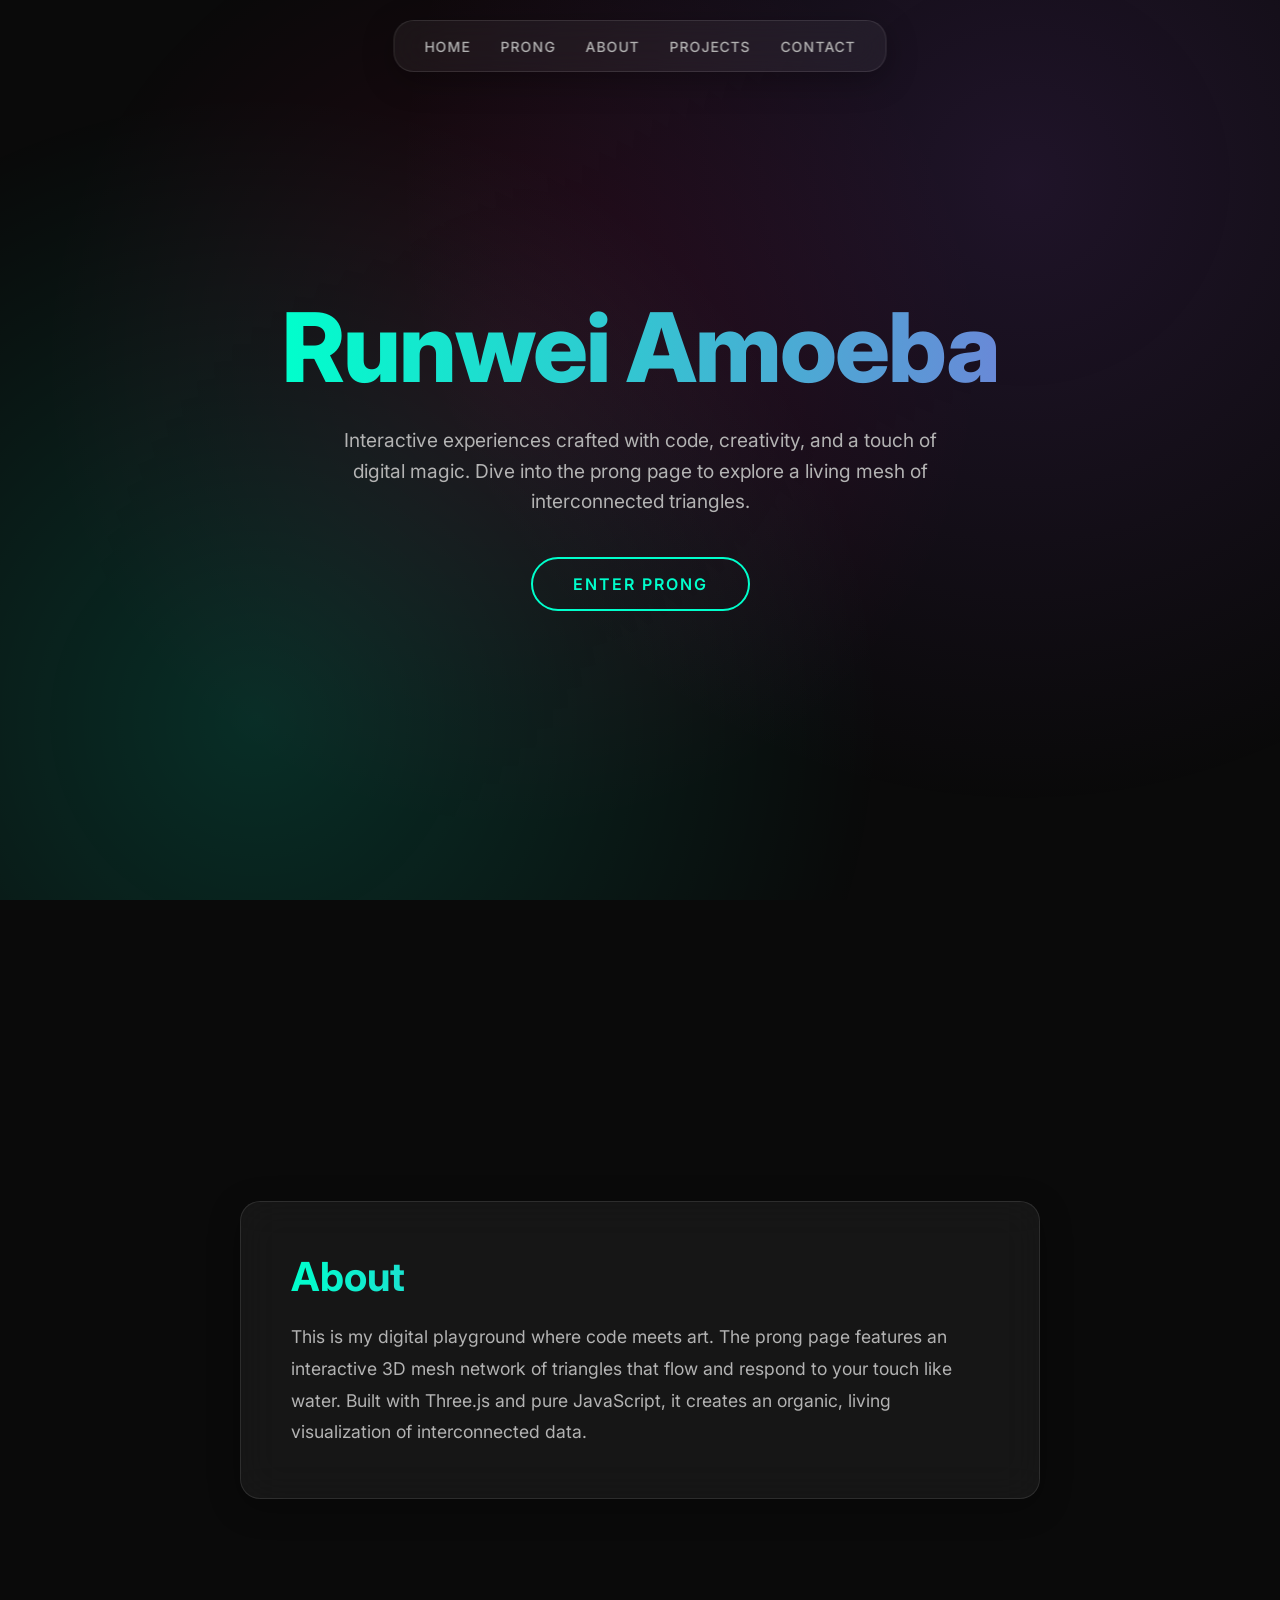
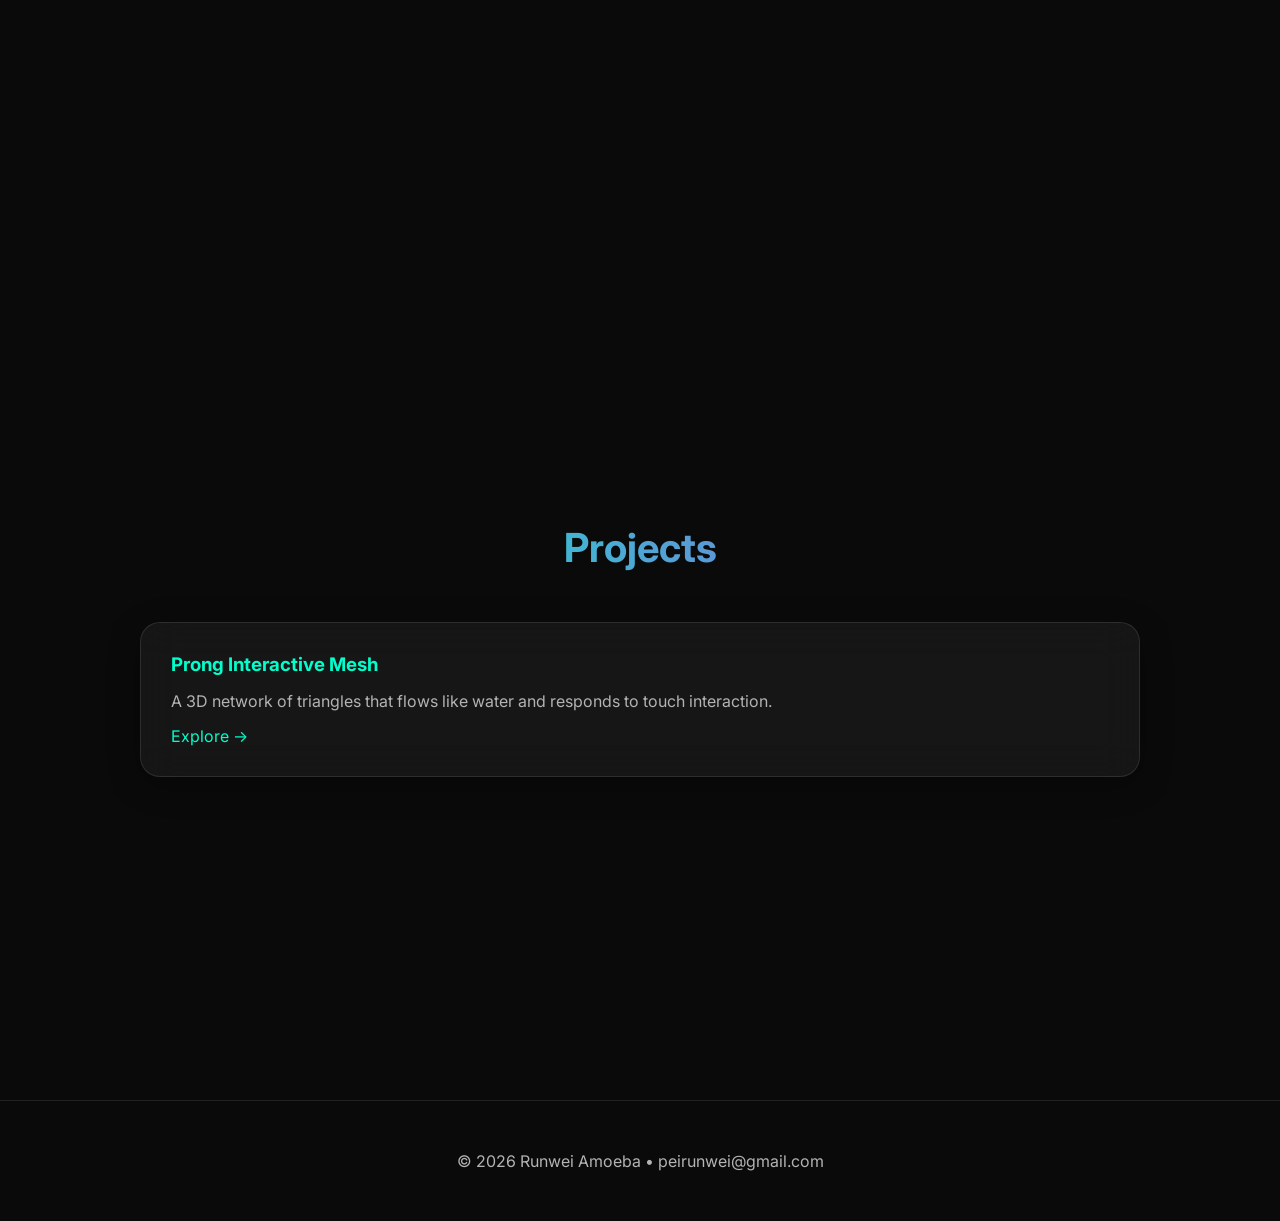
==== index.html @ 5c756801 "Add interactive 3D mesh prong page with water-like physics - Create index.html with stylish landing " ====
<!DOCTYPE html>
<html lang="en">
<head>
    <meta charset="UTF-8">
    <meta name="viewport" content="width=device-width, initial-scale=1.0">
    <title>Runwei Amoeba | Interactive Portfolio</title>
    <link rel="stylesheet" href="css/styles.css">
    <link href="https://fonts.googleapis.com/css2?family=Inter:wght@300;400;500;600;700;800&display=swap" rel="stylesheet">
</head>
<body>
    <nav class="navbar glass-card">
        <ul class="nav-links">
            <li><a href="#home">Home</a></li>
            <li><a href="prong.html">Prong</a></li>
            <li><a href="#about">About</a></li>
            <li><a href="#projects">Projects</a></li>
            <li><a href="#contact">Contact</a></li>
        </ul>
    </nav>

    <section class="hero" id="home">
        <h1>Runwei Amoeba</h1>
        <p>Interactive experiences crafted with code, creativity, and a touch of digital magic. Dive into the prong page to explore a living mesh of interconnected triangles.</p>
        <a href="prong.html" class="cta-button">Enter Prong</a>
    </section>

    <section id="about" style="min-height: 100vh; display: flex; align-items: center; justify-content: center; padding: 100px 20px;">
        <div class="glass-card" style="max-width: 800px; padding: 50px;">
            <h2 style="font-size: 2.5rem; margin-bottom: 20px; background: linear-gradient(90deg, var(--accent-neon), var(--accent-purple)); -webkit-background-clip: text; -webkit-text-fill-color: transparent;">About</h2>
            <p style="color: var(--text-secondary); line-height: 1.8; font-size: 1.1rem;">
                This is my digital playground where code meets art. The prong page features an interactive 3D mesh network of triangles that flow and respond to your touch like water. Built with Three.js and pure JavaScript, it creates an organic, living visualization of interconnected data.
            </p>
        </div>
    </section>

    <section id="projects" style="min-height: 100vh; display: flex; align-items: center; justify-content: center; padding: 100px 20px;">
        <div style="max-width: 1000px; width: 100%;">
            <h2 style="font-size: 2.5rem; text-align: center; margin-bottom: 50px; background: linear-gradient(90deg, var(--accent-neon), var(--accent-purple)); -webkit-background-clip: text; -webkit-text-fill-color: transparent;">Projects</h2>
            <div style="display: grid; grid-template-columns: repeat(auto-fit, minmax(300px, 1fr)); gap: 30px;">
                <div class="glass-card" style="padding: 30px;">
                    <h3 style="color: var(--accent-neon); margin-bottom: 15px;">Prong Interactive Mesh</h3>
                    <p style="color: var(--text-secondary);">A 3D network of triangles that flows like water and responds to touch interaction.</p>
                    <a href="prong.html" style="color: var(--accent-neon); text-decoration: none; margin-top: 15px; display: inline-block;">Explore →</a>
                </div>
            </div>
        </div>
    </section>

    <footer id="contact" style="padding: 50px 20px; text-align: center; border-top: 1px solid var(--glass-border);">
        <p style="color: var(--text-secondary);">© 2026 Runwei Amoeba • peirunwei@gmail.com</p>
    </footer>
</body>
</html>
---- css/styles.css ----
/* Stylish Dark Theme with Neon Accents */
:root {
  --bg-primary: #0a0a0a;
  --bg-secondary: #121212;
  --accent-neon: #00ffcc;
  --accent-purple: #9d4edd;
  --accent-pink: #ff006e;
  --text-primary: #ffffff;
  --text-secondary: #b3b3b3;
  --glass-bg: rgba(255, 255, 255, 0.05);
  --glass-border: rgba(255, 255, 255, 0.1);
}

* {
  margin: 0;
  padding: 0;
  box-sizing: border-box;
}

body {
  font-family: 'Inter', -apple-system, BlinkMacSystemFont, 'Segoe UI', Roboto, sans-serif;
  background: var(--bg-primary);
  color: var(--text-primary);
  min-height: 100vh;
  overflow-x: hidden;
  position: relative;
}

/* Animated background gradient */
body::before {
  content: '';
  position: fixed;
  top: 0;
  left: 0;
  width: 100%;
  height: 100%;
  background: radial-gradient(circle at 20% 80%, rgba(0, 255, 204, 0.15) 0%, transparent 50%),
              radial-gradient(circle at 80% 20%, rgba(157, 78, 221, 0.15) 0%, transparent 50%),
              radial-gradient(circle at 40% 40%, rgba(255, 0, 110, 0.1) 0%, transparent 50%);
  z-index: -1;
  animation: gradientShift 20s ease infinite;
}

@keyframes gradientShift {
  0%, 100% { transform: scale(1) rotate(0deg); }
  25% { transform: scale(1.1) rotate(1deg); }
  50% { transform: scale(1) rotate(0deg); }
  75% { transform: scale(1.05) rotate(-1deg); }
}

/* Glassmorphism card */
.glass-card {
  background: var(--glass-bg);
  backdrop-filter: blur(20px);
  border: 1px solid var(--glass-border);
  border-radius: 20px;
  box-shadow: 0 8px 32px rgba(0, 0, 0, 0.3);
}

/* Navigation */
.navbar {
  position: fixed;
  top: 20px;
  left: 50%;
  transform: translateX(-50%);
  padding: 15px 30px;
  z-index: 1000;
  width: auto;
}

.nav-links {
  display: flex;
  gap: 30px;
  list-style: none;
}

.nav-links a {
  color: var(--text-secondary);
  text-decoration: none;
  font-weight: 500;
  font-size: 14px;
  letter-spacing: 1px;
  text-transform: uppercase;
  transition: all 0.3s ease;
  position: relative;
  padding: 5px 0;
}

.nav-links a:hover {
  color: var(--accent-neon);
}

.nav-links a::after {
  content: '';
  position: absolute;
  bottom: 0;
  left: 0;
  width: 0;
  height: 2px;
  background: linear-gradient(90deg, var(--accent-neon), var(--accent-purple));
  transition: width 0.3s ease;
}

.nav-links a:hover::after {
  width: 100%;
}

/* Hero Section */
.hero {
  min-height: 100vh;
  display: flex;
  flex-direction: column;
  justify-content: center;
  align-items: center;
  text-align: center;
  padding: 0 20px;
  position: relative;
}

.hero h1 {
  font-size: clamp(3rem, 8vw, 6rem);
  font-weight: 800;
  letter-spacing: -2px;
  margin-bottom: 20px;
  background: linear-gradient(90deg, var(--accent-neon), var(--accent-purple), var(--accent-pink));
  background-size: 300% 300%;
  -webkit-background-clip: text;
  -webkit-text-fill-color: transparent;
  background-clip: text;
  animation: gradientFlow 5s ease infinite;
}

@keyframes gradientFlow {
  0% { background-position: 0% 50%; }
  50% { background-position: 100% 50%; }
  100% { background-position: 0% 50%; }
}

.hero p {
  font-size: 1.2rem;
  color: var(--text-secondary);
  max-width: 600px;
  margin-bottom: 40px;
  line-height: 1.6;
}

.cta-button {
  display: inline-block;
  padding: 15px 40px;
  border: 2px solid var(--accent-neon);
  color: var(--accent-neon);
  text-decoration: none;
  font-weight: 600;
  letter-spacing: 2px;
  text-transform: uppercase;
  border-radius: 50px;
  transition: all 0.3s ease;
  position: relative;
  overflow: hidden;
  z-index: 1;
}

.cta-button::before {
  content: '';
  position: absolute;
  top: 0;
  left: -100%;
  width: 100%;
  height: 100%;
  background: linear-gradient(90deg, transparent, var(--accent-neon), transparent);
  transition: left 0.5s ease;
  z-index: -1;
}

.cta-button:hover {
  color: var(--bg-primary);
  box-shadow: 0 0 30px var(--accent-neon);
}

.cta-button:hover::before {
  left: 100%;
}

/* Prong Page Styles */
.prong-container {
  width: 100vw;
  height: 100vh;
  position: relative;
  overflow: hidden;
  background: radial-gradient(circle at center, #050505 0%, #000000 100%);
}

#canvas-container {
  width: 100%;
  height: 100%;
  position: relative;
}

.prong-ui {
  position: absolute;
  bottom: 30px;
  left: 50%;
  transform: translateX(-50%);
  padding: 15px 30px;
  background: var(--glass-bg);
  backdrop-filter: blur(20px);
  border: 1px solid var(--glass-border);
  border-radius: 50px;
  z-index: 100;
}

.prong-ui p {
  color: var(--text-secondary);
  font-size: 14px;
  text-align: center;
}

.prong-ui .instructions {
  color: var(--accent-neon);
  font-weight: 500;
}

/* Responsive */
@media (max-width: 768px) {
  .navbar {
    padding: 10px 20px;
  }
  
  .nav-links {
    gap: 15px;
  }
  
  .hero h1 {
    font-size: 2.5rem;
  }
  
  .prong-ui {
    padding: 12px 20px;
    bottom: 20px;
  }
}
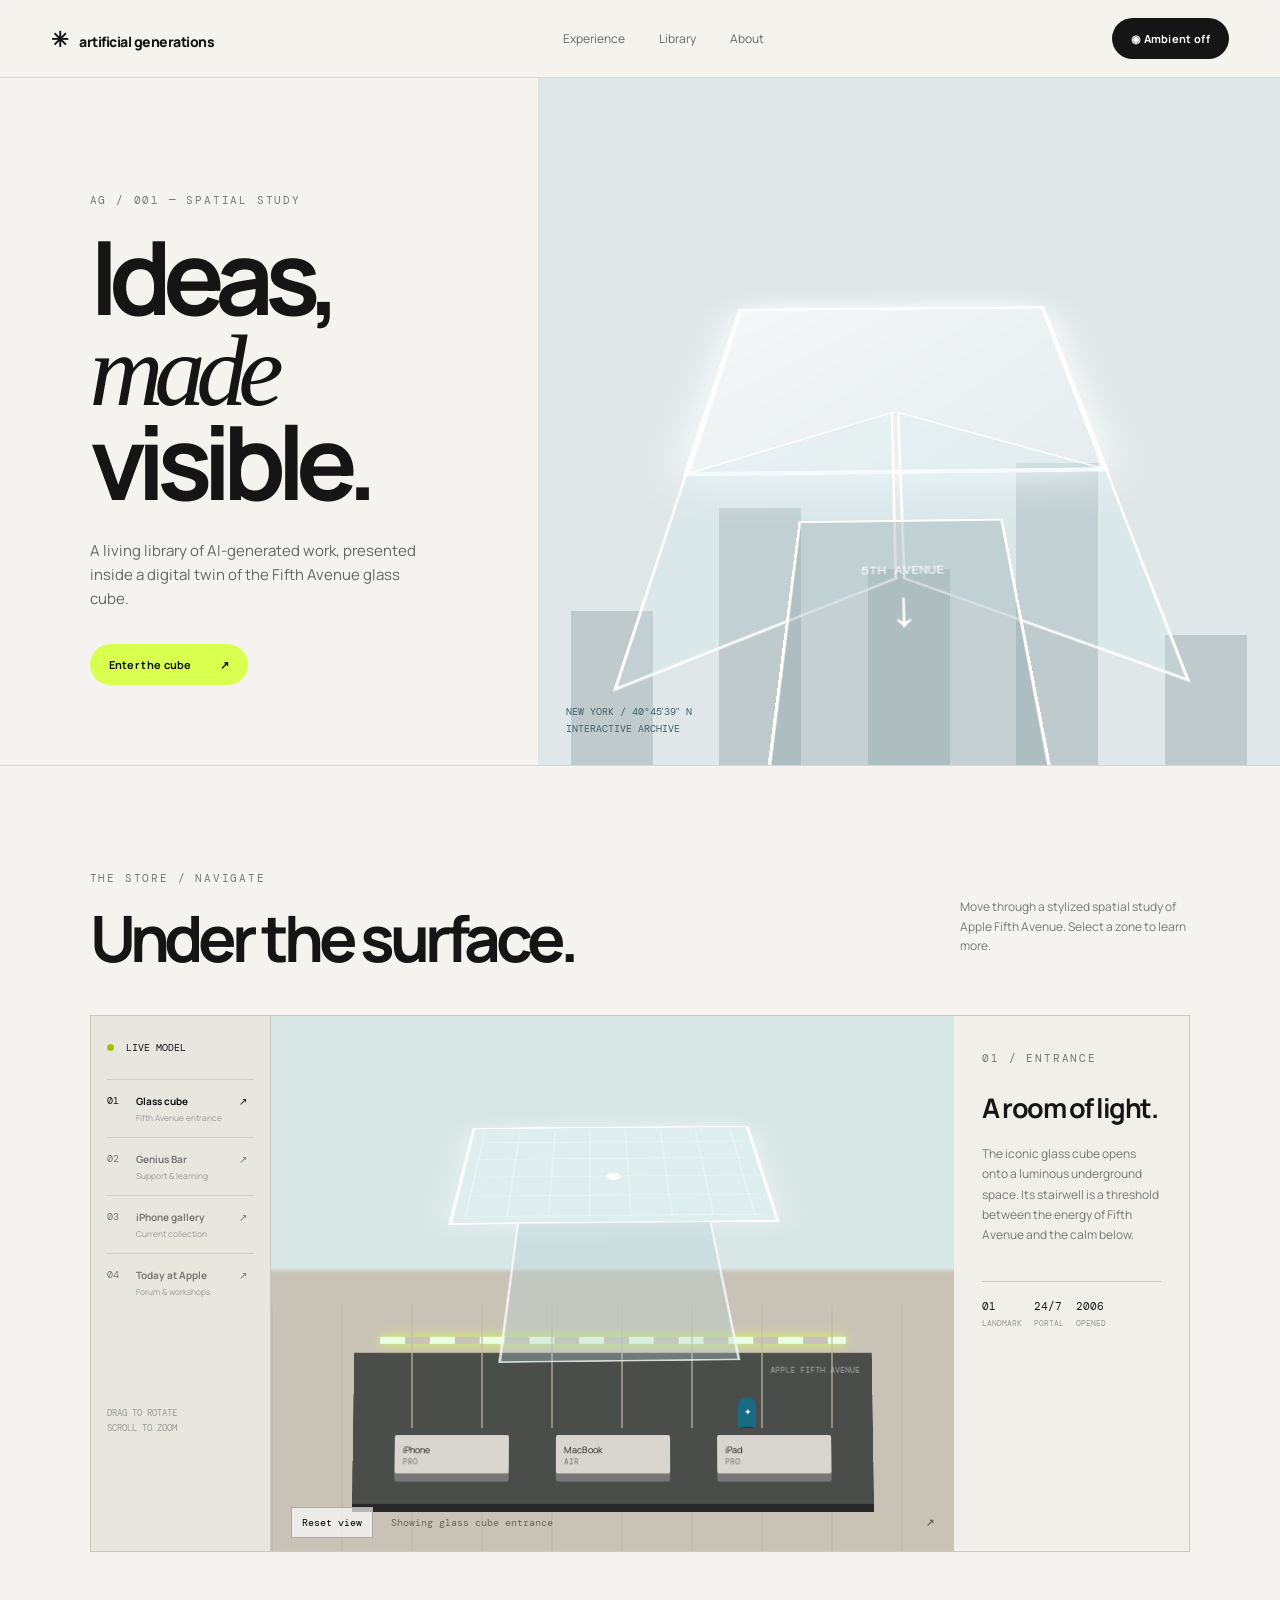
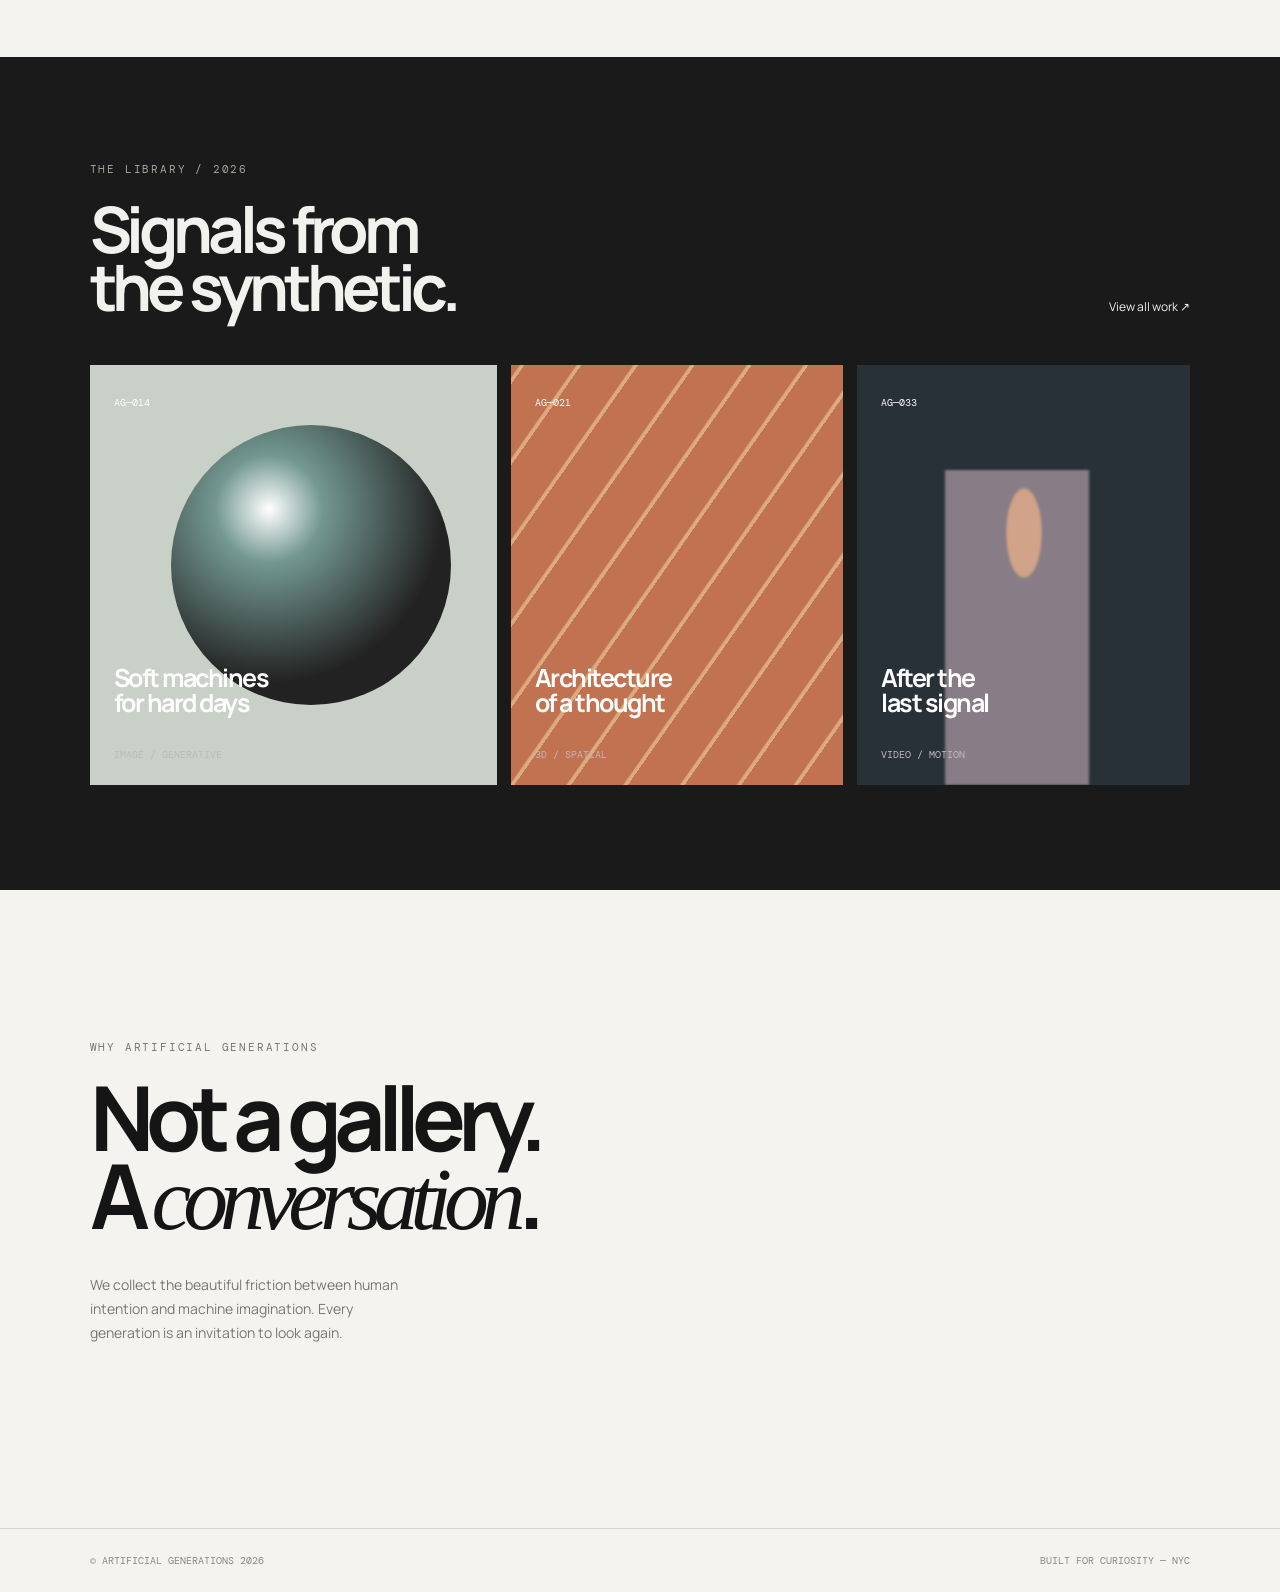
==== commit db34654e: "Overhaul site as Artificial Generations spatial gallery Co-authored-by: arena-agent <297053741+arena" ====
--- a/index.html
+++ b/index.html
@@ -1,53 +1,19 @@
-<!DOCTYPE html>
+<!doctype html>
 <html lang="en">
 <head>
-    <meta charset="UTF-8">
-    <meta name="viewport" content="width=device-width, initial-scale=1.0">
-    <title>Runwei Amoeba | Interactive Portfolio</title>
-    <link rel="stylesheet" href="css/styles.css">
-    <link href="https://fonts.googleapis.com/css2?family=Inter:wght@300;400;500;600;700;800&display=swap" rel="stylesheet">
+  <meta charset="utf-8"><meta name="viewport" content="width=device-width,initial-scale=1">
+  <title>Artificial Generations — Fifth Avenue</title>
+  <link rel="preconnect" href="https://fonts.googleapis.com"><link rel="preconnect" href="https://fonts.gstatic.com" crossorigin>
+  <link href="https://fonts.googleapis.com/css2?family=DM+Mono:wght@400;500&family=Manrope:wght@400;500;600;700;800&display=swap" rel="stylesheet">
+  <link rel="stylesheet" href="css/styles.css">
 </head>
 <body>
-    <nav class="navbar glass-card">
-        <ul class="nav-links">
-            <li><a href="#home">Home</a></li>
-            <li><a href="prong.html">Prong</a></li>
-            <li><a href="#about">About</a></li>
-            <li><a href="#projects">Projects</a></li>
-            <li><a href="#contact">Contact</a></li>
-        </ul>
-    </nav>
-
-    <section class="hero" id="home">
-        <h1>Runwei Amoeba</h1>
-        <p>Interactive experiences crafted with code, creativity, and a touch of digital magic. Dive into the prong page to explore a living mesh of interconnected triangles.</p>
-        <a href="prong.html" class="cta-button">Enter Prong</a>
-    </section>
-
-    <section id="about" style="min-height: 100vh; display: flex; align-items: center; justify-content: center; padding: 100px 20px;">
-        <div class="glass-card" style="max-width: 800px; padding: 50px;">
-            <h2 style="font-size: 2.5rem; margin-bottom: 20px; background: linear-gradient(90deg, var(--accent-neon), var(--accent-purple)); -webkit-background-clip: text; -webkit-text-fill-color: transparent;">About</h2>
-            <p style="color: var(--text-secondary); line-height: 1.8; font-size: 1.1rem;">
-                This is my digital playground where code meets art. The prong page features an interactive 3D mesh network of triangles that flow and respond to your touch like water. Built with Three.js and pure JavaScript, it creates an organic, living visualization of interconnected data.
-            </p>
-        </div>
-    </section>
-
-    <section id="projects" style="min-height: 100vh; display: flex; align-items: center; justify-content: center; padding: 100px 20px;">
-        <div style="max-width: 1000px; width: 100%;">
-            <h2 style="font-size: 2.5rem; text-align: center; margin-bottom: 50px; background: linear-gradient(90deg, var(--accent-neon), var(--accent-purple)); -webkit-background-clip: text; -webkit-text-fill-color: transparent;">Projects</h2>
-            <div style="display: grid; grid-template-columns: repeat(auto-fit, minmax(300px, 1fr)); gap: 30px;">
-                <div class="glass-card" style="padding: 30px;">
-                    <h3 style="color: var(--accent-neon); margin-bottom: 15px;">Prong Interactive Mesh</h3>
-                    <p style="color: var(--text-secondary);">A 3D network of triangles that flows like water and responds to touch interaction.</p>
-                    <a href="prong.html" style="color: var(--accent-neon); text-decoration: none; margin-top: 15px; display: inline-block;">Explore →</a>
-                </div>
-            </div>
-        </div>
-    </section>
-
-    <footer id="contact" style="padding: 50px 20px; text-align: center; border-top: 1px solid var(--glass-border);">
-        <p style="color: var(--text-secondary);">© 2026 Runwei Amoeba • peirunwei@gmail.com</p>
-    </footer>
-</body>
-</html>+  <header class="topbar"><a class="wordmark" href="#top"><span class="mark">✳</span> artificial generations</a><nav><a href="#experience">Experience</a><a href="#library">Library</a><a href="#about">About</a></nav><button class="pill dark" id="soundBtn">◉ Ambient off</button></header>
+  <main id="top">
+    <section class="hero"><div class="hero-copy"><p class="eyebrow">AG / 001 — SPATIAL STUDY</p><h1>Ideas, <em>made</em><br>visible.</h1><p class="lede">A living library of AI-generated work, presented inside a digital twin of the Fifth Avenue glass cube.</p><a class="pill lime" href="#experience">Enter the cube <span>↗</span></a></div><div class="hero-art"><div class="skyline"><i></i><i></i><i></i><i></i><i></i></div><div class="cube"><div class="cube-roof"></div><div class="cube-face left"></div><div class="cube-face right"></div><div class="stairwell"><span>5TH AVENUE</span><b>↓</b></div></div><div class="art-caption">NEW YORK / 40°45′39″ N<br>INTERACTIVE ARCHIVE</div></div></section>
+    <section class="experience" id="experience"><div class="section-head"><div><p class="eyebrow">THE STORE / NAVIGATE</p><h2>Under the surface.</h2></div><p class="section-note">Move through a stylized spatial study of Apple Fifth Avenue. Select a zone to learn more.</p></div><div class="store-shell"><aside class="store-nav"><div class="live"><span></span> LIVE MODEL</div><button class="zone active" data-zone="cube"><b>01</b><span>Glass cube<small>Fifth Avenue entrance</small></span><i>↗</i></button><button class="zone" data-zone="genius"><b>02</b><span>Genius Bar<small>Support & learning</small></span><i>↗</i></button><button class="zone" data-zone="iphone"><b>03</b><span>iPhone gallery<small>Current collection</small></span><i>↗</i></button><button class="zone" data-zone="studio"><b>04</b><span>Today at Apple<small>Forum & workshops</small></span><i>↗</i></button><p class="store-tip">DRAG TO ROTATE<br>SCROLL TO ZOOM</p></aside><div class="scene-wrap"><div class="scene" id="scene"><div class="glass-cube"><div class="cube-grid"></div><div class="apple-logo">●</div><div class="doors"></div></div><div class="ground"></div><div class="basement"><div class="ceiling-lights"></div><div class="table t1">iPhone <small>PRO</small></div><div class="table t2">MacBook <small>AIR</small></div><div class="table t3">iPad <small>PRO</small></div><div class="wall-label">APPLE FIFTH AVENUE</div></div><div class="employee e1"><span>✦</span></div><div class="employee e2"><span>✦</span></div><div class="employee e3"><span>✦</span></div></div><div class="scene-controls"><button id="resetView">Reset view</button><span id="sceneStatus">Showing glass cube entrance</span><strong>↗</strong></div></div><div class="info-panel"><p class="eyebrow" id="panelKicker">01 / ENTRANCE</p><h3 id="panelTitle">A room of light.</h3><p id="panelText">The iconic glass cube opens onto a luminous underground space. Its stairwell is a threshold between the energy of Fifth Avenue and the calm below.</p><div class="specs"><span>01 <small>LANDMARK</small></span><span>24/7 <small>PORTAL</small></span><span>2006 <small>OPENED</small></span></div></div></div></section>
+    <section class="library" id="library"><div class="section-head"><div><p class="eyebrow">THE LIBRARY / 2026</p><h2>Signals from<br>the synthetic.</h2></div><a class="text-link" href="#library">View all work ↗</a></div><div class="work-grid"><article class="work work-a"><div class="orb"></div><span>AG—014</span><h3>Soft machines<br>for hard days</h3><small>IMAGE / GENERATIVE</small></article><article class="work work-b"><div class="lines"></div><span>AG—021</span><h3>Architecture<br>of a thought</h3><small>3D / SPATIAL</small></article><article class="work work-c"><div class="portrait"></div><span>AG—033</span><h3>After the<br>last signal</h3><small>VIDEO / MOTION</small></article></div></section>
+    <section class="manifesto" id="about"><p class="eyebrow">WHY ARTIFICIAL GENERATIONS</p><h2>Not a gallery.<br>A <em>conversation</em>.</h2><p>We collect the beautiful friction between human intention and machine imagination. Every generation is an invitation to look again.</p></section>
+  </main><footer><span>© ARTIFICIAL GENERATIONS 2026</span><span>BUILT FOR CURIOSITY — NYC</span></footer>
+  <script src="js/app.js"></script>
+</body></html>
--- a/css/styles.css
+++ b/css/styles.css
@@ -1,241 +1 @@
-/* Stylish Dark Theme with Neon Accents */
-:root {
-  --bg-primary: #0a0a0a;
-  --bg-secondary: #121212;
-  --accent-neon: #00ffcc;
-  --accent-purple: #9d4edd;
-  --accent-pink: #ff006e;
-  --text-primary: #ffffff;
-  --text-secondary: #b3b3b3;
-  --glass-bg: rgba(255, 255, 255, 0.05);
-  --glass-border: rgba(255, 255, 255, 0.1);
-}
-
-* {
-  margin: 0;
-  padding: 0;
-  box-sizing: border-box;
-}
-
-body {
-  font-family: 'Inter', -apple-system, BlinkMacSystemFont, 'Segoe UI', Roboto, sans-serif;
-  background: var(--bg-primary);
-  color: var(--text-primary);
-  min-height: 100vh;
-  overflow-x: hidden;
-  position: relative;
-}
-
-/* Animated background gradient */
-body::before {
-  content: '';
-  position: fixed;
-  top: 0;
-  left: 0;
-  width: 100%;
-  height: 100%;
-  background: radial-gradient(circle at 20% 80%, rgba(0, 255, 204, 0.15) 0%, transparent 50%),
-              radial-gradient(circle at 80% 20%, rgba(157, 78, 221, 0.15) 0%, transparent 50%),
-              radial-gradient(circle at 40% 40%, rgba(255, 0, 110, 0.1) 0%, transparent 50%);
-  z-index: -1;
-  animation: gradientShift 20s ease infinite;
-}
-
-@keyframes gradientShift {
-  0%, 100% { transform: scale(1) rotate(0deg); }
-  25% { transform: scale(1.1) rotate(1deg); }
-  50% { transform: scale(1) rotate(0deg); }
-  75% { transform: scale(1.05) rotate(-1deg); }
-}
-
-/* Glassmorphism card */
-.glass-card {
-  background: var(--glass-bg);
-  backdrop-filter: blur(20px);
-  border: 1px solid var(--glass-border);
-  border-radius: 20px;
-  box-shadow: 0 8px 32px rgba(0, 0, 0, 0.3);
-}
-
-/* Navigation */
-.navbar {
-  position: fixed;
-  top: 20px;
-  left: 50%;
-  transform: translateX(-50%);
-  padding: 15px 30px;
-  z-index: 1000;
-  width: auto;
-}
-
-.nav-links {
-  display: flex;
-  gap: 30px;
-  list-style: none;
-}
-
-.nav-links a {
-  color: var(--text-secondary);
-  text-decoration: none;
-  font-weight: 500;
-  font-size: 14px;
-  letter-spacing: 1px;
-  text-transform: uppercase;
-  transition: all 0.3s ease;
-  position: relative;
-  padding: 5px 0;
-}
-
-.nav-links a:hover {
-  color: var(--accent-neon);
-}
-
-.nav-links a::after {
-  content: '';
-  position: absolute;
-  bottom: 0;
-  left: 0;
-  width: 0;
-  height: 2px;
-  background: linear-gradient(90deg, var(--accent-neon), var(--accent-purple));
-  transition: width 0.3s ease;
-}
-
-.nav-links a:hover::after {
-  width: 100%;
-}
-
-/* Hero Section */
-.hero {
-  min-height: 100vh;
-  display: flex;
-  flex-direction: column;
-  justify-content: center;
-  align-items: center;
-  text-align: center;
-  padding: 0 20px;
-  position: relative;
-}
-
-.hero h1 {
-  font-size: clamp(3rem, 8vw, 6rem);
-  font-weight: 800;
-  letter-spacing: -2px;
-  margin-bottom: 20px;
-  background: linear-gradient(90deg, var(--accent-neon), var(--accent-purple), var(--accent-pink));
-  background-size: 300% 300%;
-  -webkit-background-clip: text;
-  -webkit-text-fill-color: transparent;
-  background-clip: text;
-  animation: gradientFlow 5s ease infinite;
-}
-
-@keyframes gradientFlow {
-  0% { background-position: 0% 50%; }
-  50% { background-position: 100% 50%; }
-  100% { background-position: 0% 50%; }
-}
-
-.hero p {
-  font-size: 1.2rem;
-  color: var(--text-secondary);
-  max-width: 600px;
-  margin-bottom: 40px;
-  line-height: 1.6;
-}
-
-.cta-button {
-  display: inline-block;
-  padding: 15px 40px;
-  border: 2px solid var(--accent-neon);
-  color: var(--accent-neon);
-  text-decoration: none;
-  font-weight: 600;
-  letter-spacing: 2px;
-  text-transform: uppercase;
-  border-radius: 50px;
-  transition: all 0.3s ease;
-  position: relative;
-  overflow: hidden;
-  z-index: 1;
-}
-
-.cta-button::before {
-  content: '';
-  position: absolute;
-  top: 0;
-  left: -100%;
-  width: 100%;
-  height: 100%;
-  background: linear-gradient(90deg, transparent, var(--accent-neon), transparent);
-  transition: left 0.5s ease;
-  z-index: -1;
-}
-
-.cta-button:hover {
-  color: var(--bg-primary);
-  box-shadow: 0 0 30px var(--accent-neon);
-}
-
-.cta-button:hover::before {
-  left: 100%;
-}
-
-/* Prong Page Styles */
-.prong-container {
-  width: 100vw;
-  height: 100vh;
-  position: relative;
-  overflow: hidden;
-  background: radial-gradient(circle at center, #050505 0%, #000000 100%);
-}
-
-#canvas-container {
-  width: 100%;
-  height: 100%;
-  position: relative;
-}
-
-.prong-ui {
-  position: absolute;
-  bottom: 30px;
-  left: 50%;
-  transform: translateX(-50%);
-  padding: 15px 30px;
-  background: var(--glass-bg);
-  backdrop-filter: blur(20px);
-  border: 1px solid var(--glass-border);
-  border-radius: 50px;
-  z-index: 100;
-}
-
-.prong-ui p {
-  color: var(--text-secondary);
-  font-size: 14px;
-  text-align: center;
-}
-
-.prong-ui .instructions {
-  color: var(--accent-neon);
-  font-weight: 500;
-}
-
-/* Responsive */
-@media (max-width: 768px) {
-  .navbar {
-    padding: 10px 20px;
-  }
-  
-  .nav-links {
-    gap: 15px;
-  }
-  
-  .hero h1 {
-    font-size: 2.5rem;
-  }
-  
-  .prong-ui {
-    padding: 12px 20px;
-    bottom: 20px;
-  }
-}+*{box-sizing:border-box} :root{--ink:#151515;--muted:#777;--lime:#d9ff4f;--paper:#f4f3ef;--line:#d7d6d1}html{scroll-behavior:smooth}body{margin:0;background:var(--paper);color:var(--ink);font-family:Manrope,Arial,sans-serif}a{color:inherit;text-decoration:none}button{font:inherit;cursor:pointer;border:0}.topbar{height:78px;border-bottom:1px solid var(--line);display:flex;align-items:center;justify-content:space-between;padding:0 4vw;position:sticky;top:0;background:#f4f3efeb;backdrop-filter:blur(16px);z-index:10}.wordmark{font-size:14px;font-weight:800;letter-spacing:-.5px}.mark{font-size:21px;margin-right:8px}.topbar nav{display:flex;gap:34px;font-size:12px;color:#666}.topbar nav a:hover,.text-link:hover{color:#000;text-decoration:underline}.pill{padding:13px 19px;border-radius:30px;font-size:11px;letter-spacing:.3px;font-weight:700}.dark{background:var(--ink);color:white}.lime{display:inline-flex;gap:28px;background:var(--lime);color:#111;margin-top:18px}.hero{min-height:670px;display:grid;grid-template-columns:42% 58%;border-bottom:1px solid var(--line);overflow:hidden}.hero-copy{padding:115px 7vw 80px}.eyebrow{font:11px 'DM Mono',monospace;letter-spacing:1.8px;color:#777;margin:0 0 24px}.hero h1{font-size:clamp(4rem,8vw,8.8rem);line-height:.88;letter-spacing:-.09em;margin:0 0 33px;font-weight:700}.hero h1 em,.manifesto em{font-family:Georgia,serif;font-weight:400}.lede{max-width:330px;line-height:1.6;color:#656565;font-size:15px}.hero-art{position:relative;background:#dfe7e9;overflow:hidden;min-height:600px}.skyline{height:50%;position:absolute;bottom:0;width:100%;display:flex;align-items:end;justify-content:space-around;opacity:.25}.skyline i{display:block;background:#64757b;width:11%;height:45%}.skyline i:nth-child(2){height:75%}.skyline i:nth-child(3){height:57%}.skyline i:nth-child(4){height:88%}.skyline i:nth-child(5){height:38%}.cube{position:absolute;width:48%;height:41%;left:24%;top:23%;transform:perspective(700px) rotateX(55deg) rotateZ(-1deg);border:3px solid #fff;background:#ffffff32;box-shadow:0 0 50px #fff}.cube-roof{position:absolute;inset:0;background:linear-gradient(135deg,#ffffff99,#ffffff11);border:2px solid #fff}.cube-face{position:absolute;top:100%;height:70%;width:50%;border:2px solid #fff;background:#cbebed33}.cube-face.left{left:-2px;transform-origin:top left;transform:skewY(-25deg)}.cube-face.right{right:-2px;transform-origin:top right;transform:skewY(25deg)}.stairwell{position:absolute;top:120%;left:28%;width:45%;height:110%;border:2px solid #fff;background:#8ea2a655;text-align:center;color:white;padding-top:40px;font:10px 'DM Mono'}.stairwell b{display:block;font-size:40px}.art-caption{position:absolute;bottom:28px;left:28px;color:#456066;font:10px 'DM Mono';line-height:1.7}.experience,.library{padding:105px 7vw}.section-head{display:flex;justify-content:space-between;align-items:end;margin-bottom:48px}.section-head h2{font-size:clamp(2.6rem,5vw,5.6rem);letter-spacing:-.08em;line-height:.9;margin:0}.section-note{max-width:230px;color:#777;font-size:12px;line-height:1.6}.store-shell{display:grid;grid-template-columns:180px 1fr 235px;min-height:535px;border:1px solid #c8c7c1;background:#e7e6df}.store-nav{padding:25px 16px;border-right:1px solid #c8c7c1}.live{font:10px 'DM Mono';margin-bottom:25px}.live span{display:inline-block;width:7px;height:7px;background:#a5c400;border-radius:50%;margin-right:6px}.zone{display:grid;grid-template-columns:22px 1fr 15px;text-align:left;gap:7px;width:100%;padding:14px 0;background:none;border-top:1px solid #cfcec7;color:#777;font-size:10px}.zone.active{color:#111}.zone b{font:10px 'DM Mono'}.zone span{font-weight:700}.zone small{display:block;font-weight:400;color:#999;margin-top:4px}.zone i{font-style:normal}.store-tip{font:9px 'DM Mono';color:#999;line-height:1.7;margin-top:95px}.scene-wrap{position:relative;overflow:hidden;background:linear-gradient(#d8e6e6 0 47%,#c9c3b7 48% 100%);perspective:900px}.scene{height:100%;min-height:535px;position:relative;transform-style:preserve-3d;transition:transform .5s}.glass-cube{position:absolute;left:28%;top:10%;width:44%;height:38%;border:3px solid #fff;box-shadow:0 0 35px #fff8;transform:rotateX(55deg) rotateZ(-1deg);background:#eaffff55}.cube-grid{position:absolute;inset:10px;background:repeating-linear-gradient(90deg,#fff4 0 2px,transparent 2px 38px),repeating-linear-gradient(0deg,#fff4 0 2px,transparent 2px 38px)}.apple-logo{position:absolute;top:43%;left:47%;color:#fff;font-size:33px}.doors{position:absolute;top:100%;height:100%;width:60%;left:20%;border:2px solid #ffffffbb;background:#b4d0d355}.ground{position:absolute;bottom:0;width:100%;height:46%;background:repeating-linear-gradient(90deg,#c1b9aa 0 2px,transparent 2px 70px);opacity:.6}.basement{position:absolute;bottom:9%;left:12%;width:76%;height:28%;background:#4b4d4b;box-shadow:0 8px 0 #262726;color:#eee;padding:18px;transform:rotateX(3deg);font-size:11px}.ceiling-lights{position:absolute;top:-16px;left:5%;width:90%;height:7px;background:repeating-linear-gradient(90deg,#e8ffe1 0 25px,transparent 25px 50px);box-shadow:0 0 12px #d9ff4f}.table{position:absolute;bottom:20%;width:22%;height:25%;background:#d8d6cf;color:#222;padding:8px;border-radius:2px;font-size:9px;box-shadow:0 8px 0 #777}.table small{display:block;font:8px 'DM Mono';color:#777}.t1{left:8%}.t2{left:39%}.t3{right:8%}.wall-label{position:absolute;right:12px;top:12px;font:8px 'DM Mono';color:#aaa}.employee{position:absolute;width:18px;height:31px;background:#176b83;border-radius:10px 10px 3px 3px;animation:walk 4s ease-in-out infinite alternate}.employee:after{content:'';position:absolute;bottom:-4px;left:2px;width:14px;height:5px;background:#272b2b;border-radius:5px}.employee span{position:absolute;color:white;font-size:9px;top:8px;left:6px}.e1{bottom:17%;left:28%}.e2{bottom:23%;right:29%;animation-delay:1s}.e3{bottom:12%;left:54%;animation-delay:2s}@keyframes walk{to{transform:translateX(25px)}}.scene-controls{position:absolute;bottom:13px;left:20px;right:20px;display:flex;align-items:center;gap:18px;color:#676760;font:10px 'DM Mono'}.scene-controls button{background:#ffffffaa;border:1px solid #aaa;padding:8px 10px;font:10px 'DM Mono'}.scene-controls strong{margin-left:auto}.info-panel{padding:35px 28px;background:#f0efe9}.info-panel h3{font-size:27px;letter-spacing:-1.5px;margin:0 0 18px}.info-panel>p:not(.eyebrow){font-size:12px;line-height:1.7;color:#777}.specs{border-top:1px solid #ccc;margin-top:35px;padding-top:17px;display:flex;gap:12px;font:11px 'DM Mono'}.specs span{display:flex;flex-direction:column}.specs small{font-size:8px;color:#999;margin-top:5px}.library{background:#191a19;color:#f1f1ed}.library .eyebrow{color:#a6a69e}.library .section-head{margin-bottom:50px}.text-link{font-size:12px}.work-grid{display:grid;grid-template-columns:1.1fr .9fr .9fr;gap:14px}.work{height:420px;padding:24px;position:relative;overflow:hidden;color:#fff}.work span,.work small{position:relative;z-index:2;font:10px 'DM Mono'}.work h3{position:absolute;bottom:45px;left:24px;font-size:25px;line-height:1;letter-spacing:-1.5px;z-index:2}.work small{position:absolute;bottom:24px;left:24px;color:#bbb}.work-a{background:#c9d0c7}.work-b{background:#c17250}.work-c{background:#283038}.orb{position:absolute;width:280px;height:280px;border-radius:50%;background:radial-gradient(circle at 35% 30%,#fff,#739891 20%,#222 65%);top:60px;left:20%}.lines{position:absolute;inset:0;background:repeating-linear-gradient(125deg,transparent 0 28px,#f0ce9d 29px 31px);transform:scale(1.5);opacity:.6}.portrait{position:absolute;inset:25% 20% 0;background:radial-gradient(ellipse at 50% 20%,#d1a388 0 12%,transparent 13%),linear-gradient(90deg,transparent 10%,#887d86 11% 82%,transparent 83%);filter:blur(1px)}.manifesto{padding:150px 7vw 170px;max-width:900px}.manifesto h2{font-size:clamp(3.5rem,7vw,7rem);line-height:.87;letter-spacing:-.09em;margin:0 0 35px}.manifesto>p:last-child{max-width:320px;color:#777;line-height:1.7;font-size:14px}footer{border-top:1px solid var(--line);padding:25px 7vw;display:flex;justify-content:space-between;font:10px 'DM Mono';color:#888}@media(max-width:850px){.topbar nav{display:none}.hero{display:block}.hero-art{height:460px}.hero-copy{padding:90px 8vw}.store-shell{grid-template-columns:1fr}.store-nav{border-right:0;border-bottom:1px solid #c8c7c1;display:flex;gap:10px;overflow:auto}.store-nav .live,.store-tip{display:none}.zone{min-width:150px;border:0}.info-panel{min-height:250px}.work-grid{grid-template-columns:1fr}.work{height:320px}.section-head{display:block}.section-note{margin-top:25px}footer{display:block;line-height:2.2}}
